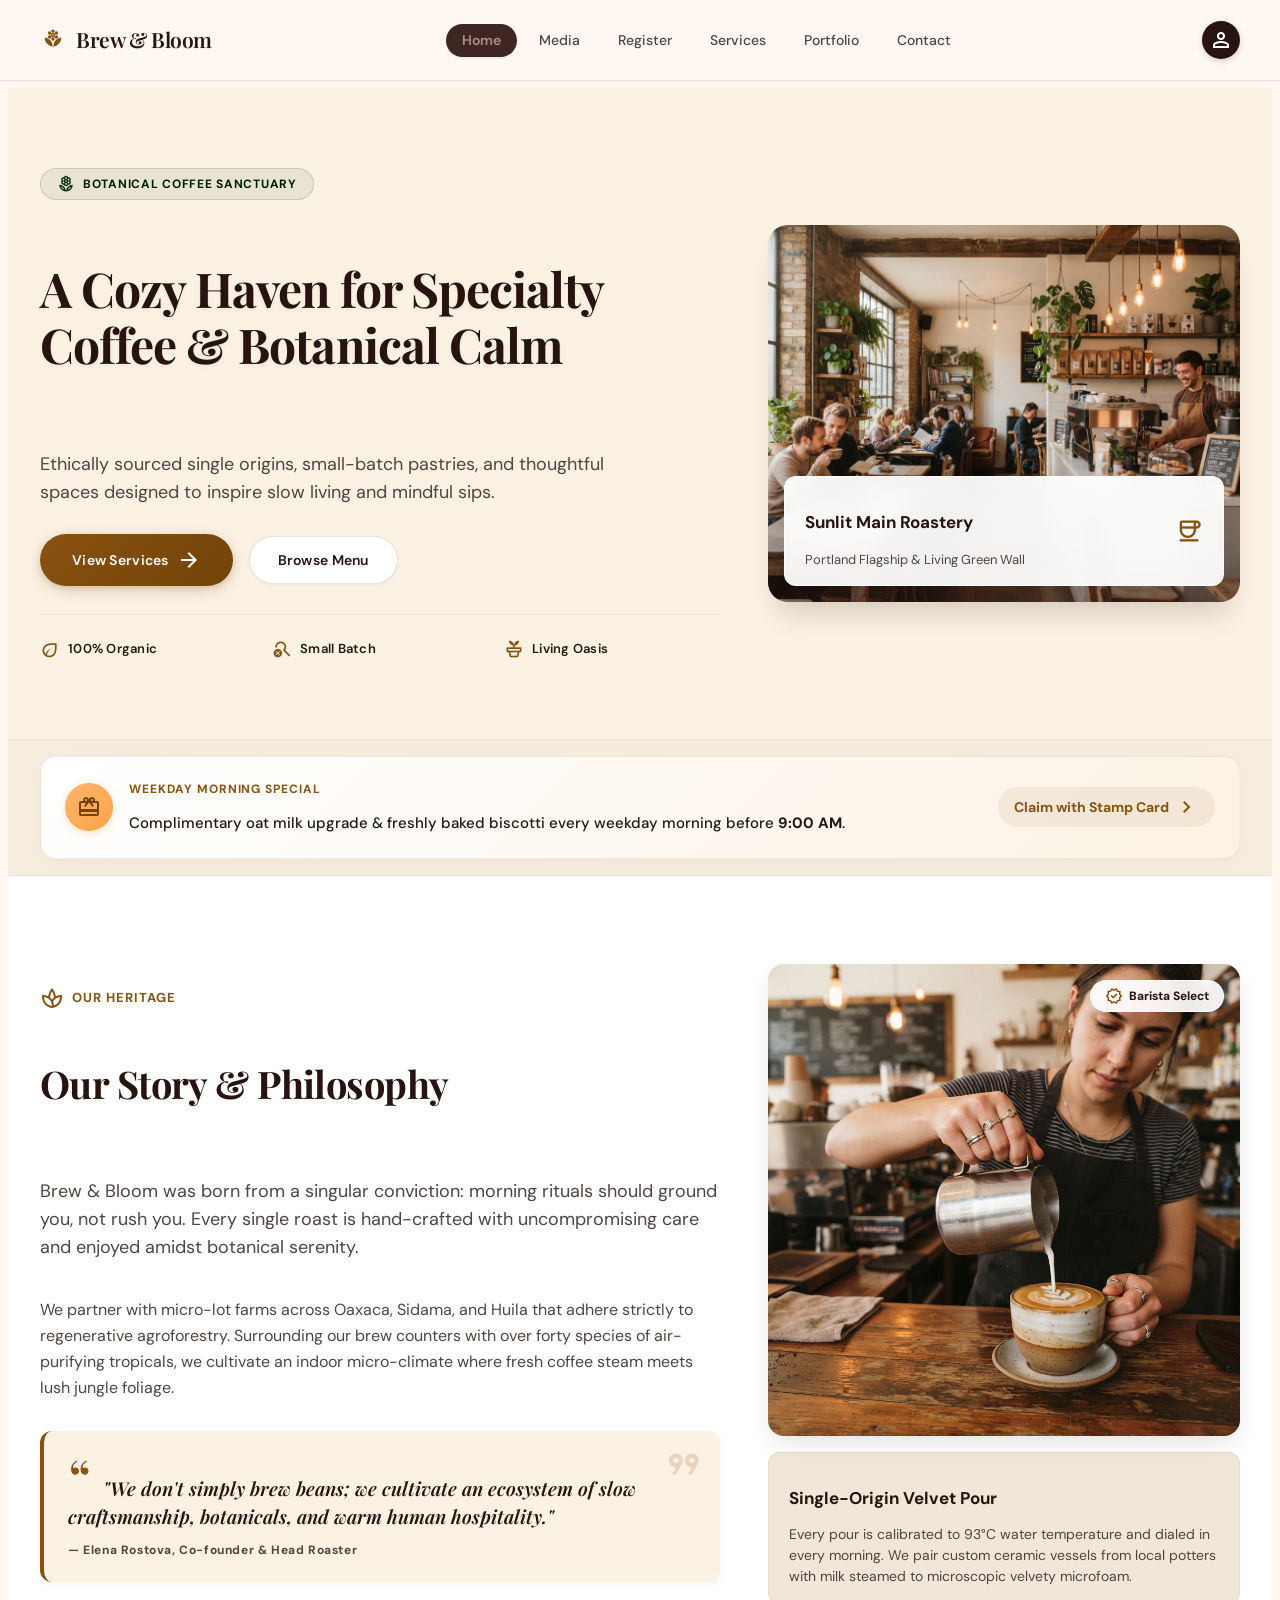
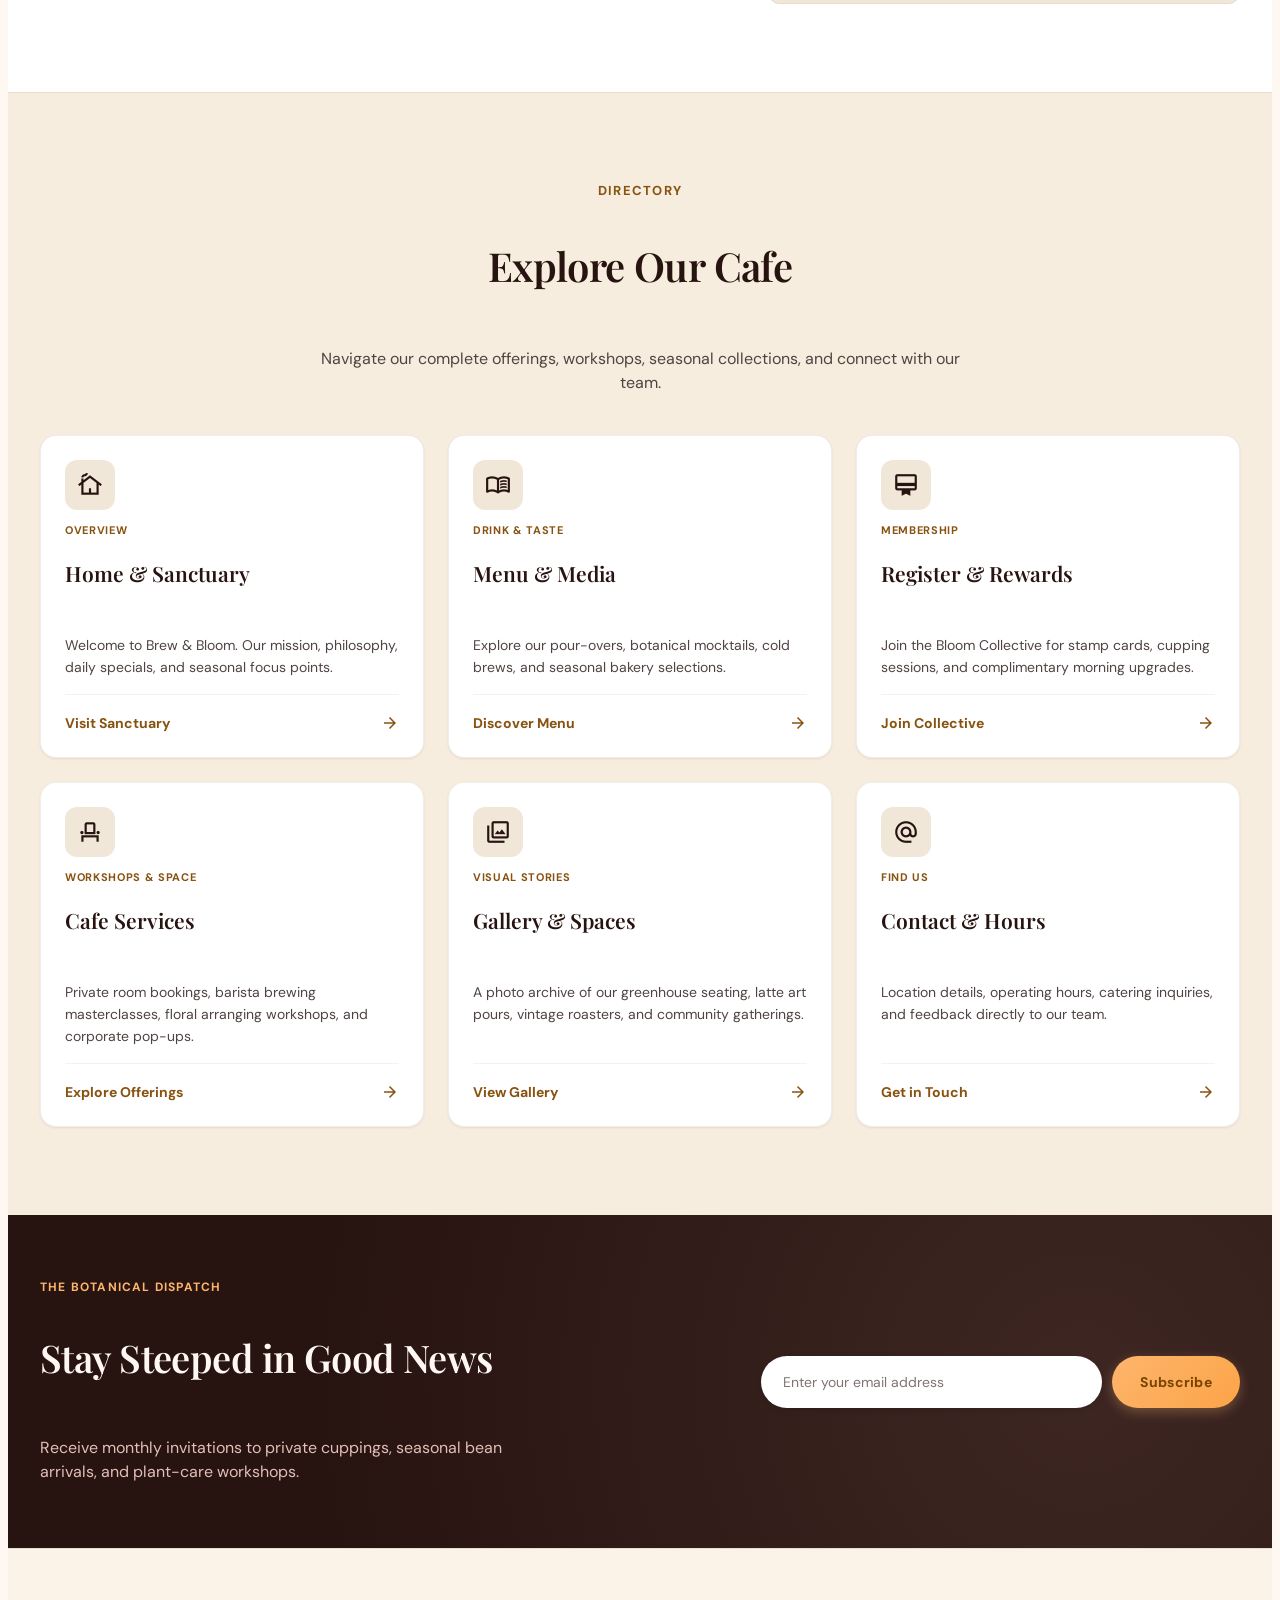
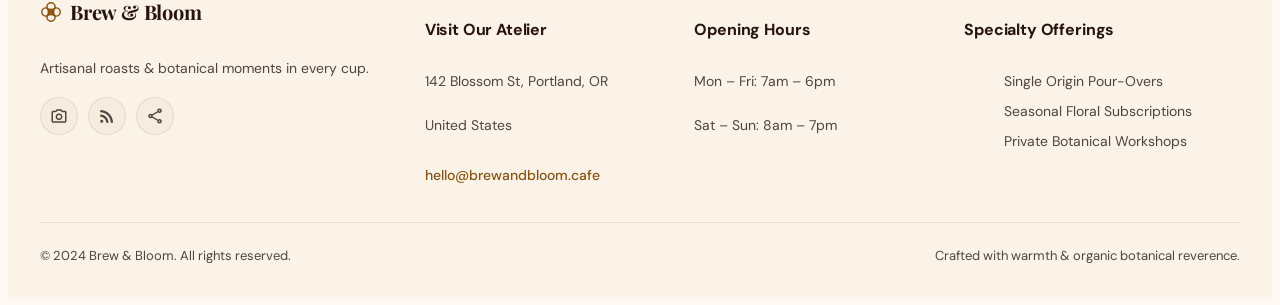
==== App/home/home.html @ eddad02f "Update full Brew and Bloom project" ====
<!DOCTYPE html>
<html lang="en">

<head>
  <meta charset="utf-8">
  <meta name="viewport" content="width=device-width, initial-scale=1.0">
  <meta name="description"
    content="Brew &amp; Bloom is a botanical coffee sanctuary in Portland offering ethically sourced single-origin coffees, small-batch pastries, and mindful spaces.">
  <title>Brew &amp; Bloom — Botanical Coffee Sanctuary</title>

  <link rel="preconnect" href="https://fonts.googleapis.com">
  <link rel="preconnect" href="https://fonts.gstatic.com" crossorigin>
  <link
    href="https://fonts.googleapis.com/css2?family=DM+Sans:ital,wght@0,400;0,500;0,600;0,700;1,400&family=Playfair+Display:ital,wght@0,600;0,700;1,400;1,600&display=swap"
    rel="stylesheet">
  <link
    href="https://fonts.googleapis.com/css2?family=Material+Symbols+Outlined:opsz,wght,FILL,GRAD@20..48,100..700,0..1,-50..200"
    rel="stylesheet">

  <link rel="stylesheet" href="home.css">
  <link rel="stylesheet" href="css/home.css">
</head>

<body>

  <header id="site-header">
    <div class="site-container">
      <div class="header-inner">

        <a class="brand-logo" href="../home/home.html" aria-label="Brew &amp; Bloom Home">
         <svg class="brand-icon" viewBox="0 0 24 24" fill="currentColor">
  <circle cx="12" cy="3.8" r="1.6"></circle>
  <circle cx="15.1" cy="5.6" r="1.6"></circle>
  <circle cx="15.1" cy="9.2" r="1.6"></circle>
  <circle cx="12" cy="11" r="1.6"></circle>
  <circle cx="8.9" cy="9.2" r="1.6"></circle>
  <circle cx="8.9" cy="5.6" r="1.6"></circle>
  <circle cx="12" cy="7.4" r="1.4" fill="none" stroke="currentColor" stroke-width="1.3"></circle>
  <path d="M11.6 18.2C11.6 18.2 8.2 17.4 5.8 14.5C4.1 12.5 4.6 9.8 4.6 9.8C4.6 9.8 7.3 10.2 9.9 12.7C11.1 14 11.6 15.9 11.6 18.2Z"></path>
  <path d="M12.4 18.2C12.4 18.2 15.8 17.4 18.2 14.5C19.9 12.5 19.4 9.8 19.4 9.8C19.4 9.8 16.7 10.2 14.1 12.7C12.9 14 12.4 15.9 12.4 18.2Z"></path>
</svg>

          <span class="brand-name">Brew &amp; Bloom</span>
        </a>

        <nav class="desktop-nav" aria-label="Main Navigation">
          <a class="nav-link active" aria-current="page" href="../home/home.html">Home</a>
          <a class="nav-link" href="../media/media.html">Media</a>
          <a class="nav-link" href="../register/register.html">Register</a>
          <a class="nav-link" href="../../services.html">Services</a>
          <a class="nav-link" href="../../portfolio.html">Portfolio</a>
          <a class="nav-link" href="../../contact.html">Contact</a>
        </nav>

        <div class="header-actions">
          <button class="account-btn" type="button" aria-label="User account">
            <span class="material-symbols-outlined">person</span>
          </button>
        </div>
      </div>
    </div>

    <nav class="mobile-nav-strip" aria-label="Mobile Navigation">
      <a class="nav-link active" aria-current="page" href="../home/home.html">Home</a>
      <a class="nav-link" href="../media/media.html">Media</a>
      <a class="nav-link" href="../register/register.html">Register</a>
      <a class="nav-link" href="../../services.html">Services</a>
      <a class="nav-link" href="../../portfolio.html">Portfolio</a>
      <a class="nav-link" href="../../contact.html">Contact</a>
    </nav>
  </header>

  <main id="main-content">

    <section id="hero-section">
      <div class="site-container">
        <div class="hero-grid">

          <div class="hero-content">
            <div class="hero-badge">
              <span class="material-symbols-outlined hero-badge-icon">local_florist</span>
              <span class="hero-badge-text">Botanical Coffee Sanctuary</span>
            </div>

            <h1 class="hero-title">
              A Cozy Haven for Specialty Coffee &amp; Botanical Calm
            </h1>

            <p class="hero-description">
              Ethically sourced single origins, small-batch pastries, and thoughtful spaces designed to inspire slow
              living and mindful sips.
            </p>

            <div class="hero-actions">
              <a class="btn btn-primary" href="../../services.html">
                <span>View Services</span>
                <span class="material-symbols-outlined">arrow_forward</span>
              </a>
              <a class="btn btn-secondary" href="../media/media.html">
                Browse Menu
              </a>
            </div>

            <div class="hero-features">
              <div class="feature-item">
                <span class="material-symbols-outlined feature-icon">eco</span>
                <span class="feature-label">100% Organic</span>
              </div>
              <div class="feature-item">
                <span class="material-symbols-outlined feature-icon">search_off</span>
                <span class="feature-label">Small Batch</span>
              </div>
              <div class="feature-item">
                <span class="material-symbols-outlined feature-icon">potted_plant</span>
                <span class="feature-label">Living Oasis</span>
              </div>
            </div>
          </div>

          <div class="hero-visual">
            <div class="hero-image-frame">
              <img src="../../assets/images/hero-cafe-interior.png"
                alt="Brew &amp; Bloom cafe warm sunlit interior with wooden tables, lush plants, and barista at espresso machine">
              <div class="hero-image-overlay"></div>

              <div class="hero-floating-card">
                <div class="hero-floating-card-inner">
                  <div>
                    <h3 class="floating-card-title">Sunlit Main Roastery</h3>
                    <p class="floating-card-subtitle">Portland Flagship &amp; Living Green Wall</p>
                  </div>
                  <span class="material-symbols-outlined floating-card-icon">coffee</span>
                </div>
              </div>
            </div>
          </div>

        </div>
      </div>
    </section>

    <section id="promo-section">
      <div class="site-container">
        <div class="promo-card">
          <div class="promo-details">
            <div class="promo-icon-badge">
              <span class="material-symbols-outlined">redeem</span>
            </div>
            <div>
              <span class="promo-badge-text">Weekday Morning Special</span>
              <p class="promo-body">
                Complimentary oat milk upgrade &amp; freshly baked biscotti every weekday morning before <strong>9:00
                  AM</strong>.
              </p>
            </div>
          </div>
          <a class="promo-action-link" href="../register/register.html">
            <span>Claim with Stamp Card</span>
            <span class="material-symbols-outlined">chevron_right</span>
          </a>
        </div>
      </div>
    </section>

    <section id="heritage-section">
      <div class="site-container">
        <div class="heritage-grid">

          <div class="heritage-text-col">
            <div class="section-eyebrow">
              <span class="material-symbols-outlined">spa</span>
              <span class="eyebrow-text">Our Heritage</span>
            </div>

            <h2 class="heritage-title">
              Our Story &amp; Philosophy
            </h2>

            <p class="heritage-lead">
              Brew &amp; Bloom was born from a singular conviction: morning rituals should ground you, not rush you.
              Every single roast is hand-crafted with uncompromising care and enjoyed amidst botanical serenity.
            </p>

            <p class="heritage-body">
              We partner with micro-lot farms across Oaxaca, Sidama, and Huila that adhere strictly to regenerative
              agroforestry. Surrounding our brew counters with over forty species of air-purifying tropicals, we
              cultivate an indoor micro-climate where fresh coffee steam meets lush jungle foliage.
            </p>

            <div class="story-quote-card">
              <span class="material-symbols-outlined quote-watermark">format_quote</span>
              <p class="story-quote">
                "We don't simply brew beans; we cultivate an ecosystem of slow craftsmanship, botanicals, and warm human
                hospitality."
              </p>
              <p class="story-cite">
                — Elena Rostova, Co-founder &amp; Head Roaster
              </p>
            </div>
          </div>

          <div class="heritage-visual-col">
            <div class="barista-image-frame">
              <img src="../../assets/images/story-latte.png"
                alt="Passionate barista pouring intricate latte art rosette into ceramic cup on wooden counter">
              <div class="barista-badge">
                <span class="material-symbols-outlined badge-icon">verified</span>
                <span class="badge-label">Barista Select</span>
              </div>
            </div>

            <!-- Image Caption Box -->
            <div class="caption-card">
              <h3 class="caption-card-title">Single-Origin Velvet Pour</h3>
              <p class="caption-card-desc">
                Every pour is calibrated to 93°C water temperature and dialed in every morning. We pair custom ceramic
                vessels from local potters with milk steamed to microscopic velvety microfoam.
              </p>
            </div>
          </div>

        </div>
      </div>
    </section>

    <!-- 4. Explore Our Cafe Section (6 Page Directory Cards) -->
    <section id="directory-section">
      <div class="site-container">
        <div class="directory-wrapper">

          <div class="directory-header">
            <span class="directory-eyebrow">Directory</span>
            <h2 class="directory-title">Explore Our Cafe</h2>
            <p class="directory-subtitle">Navigate our complete offerings, workshops, seasonal collections, and connect
              with our team.</p>
          </div>

          <!-- 6-card layout for all six pages -->
          <div class="directory-grid">

            <!-- Card 1: Home -->
            <a class="directory-card" href="../home/home.html">
              <div class="card-top-content">
                <div class="card-icon-frame">
                  <span class="material-symbols-outlined">cottage</span>
                </div>
                <div>
                  <span class="card-category-label">Overview</span>
                  <h3 class="card-heading">Home &amp; Sanctuary</h3>
                </div>
                <p class="card-body-text">
                  Welcome to Brew &amp; Bloom. Our mission, philosophy, daily specials, and seasonal focus points.
                </p>
              </div>
              <div class="card-footer-cta">
                <span>Visit Sanctuary</span>
                <span class="material-symbols-outlined card-cta-arrow">arrow_forward</span>
              </div>
            </a>

            <!-- Card 2: Menu and Media -->
            <a class="directory-card" href="../media/media.html">
              <div class="card-top-content">
                <div class="card-icon-frame">
                  <span class="material-symbols-outlined">menu_book</span>
                </div>
                <div>
                  <span class="card-category-label">Drink &amp; Taste</span>
                  <h3 class="card-heading">Menu &amp; Media</h3>
                </div>
                <p class="card-body-text">
                  Explore our pour-overs, botanical mocktails, cold brews, and seasonal bakery selections.
                </p>
              </div>
              <div class="card-footer-cta">
                <span>Discover Menu</span>
                <span class="material-symbols-outlined card-cta-arrow">arrow_forward</span>
              </div>
            </a>

            <!-- Card 3: Register -->
            <a class="directory-card" href="../register/register.html">
              <div class="card-top-content">
                <div class="card-icon-frame">
                  <span class="material-symbols-outlined">card_membership</span>
                </div>
                <div>
                  <span class="card-category-label">Membership</span>
                  <h3 class="card-heading">Register &amp; Rewards</h3>
                </div>
                <p class="card-body-text">
                  Join the Bloom Collective for stamp cards, cupping sessions, and complimentary morning upgrades.
                </p>
              </div>
              <div class="card-footer-cta">
                <span>Join Collective</span>
                <span class="material-symbols-outlined card-cta-arrow">arrow_forward</span>
              </div>
            </a>

            <!-- Card 4: Services -->
            <a class="directory-card" href="../../services.html">
              <div class="card-top-content">
                <div class="card-icon-frame">
                  <span class="material-symbols-outlined">event_seat</span>
                </div>
                <div>
                  <span class="card-category-label">Workshops &amp; Space</span>
                  <h3 class="card-heading">Cafe Services</h3>
                </div>
                <p class="card-body-text">
                  Private room bookings, barista brewing masterclasses, floral arranging workshops, and corporate
                  pop-ups.
                </p>
              </div>
              <div class="card-footer-cta">
                <span>Explore Offerings</span>
                <span class="material-symbols-outlined card-cta-arrow">arrow_forward</span>
              </div>
            </a>

            <!-- Card 5: Portfolio  -->
            <a class="directory-card" href="../../portfolio.html">
              <div class="card-top-content">
                <div class="card-icon-frame">
                  <span class="material-symbols-outlined">photo_library</span>
                </div>
                <div>
                  <span class="card-category-label">Visual Stories</span>
                  <h3 class="card-heading">Gallery &amp; Spaces</h3>
                </div>
                <p class="card-body-text">
                  A photo archive of our greenhouse seating, latte art pours, vintage roasters, and community
                  gatherings.
                </p>
              </div>
              <div class="card-footer-cta">
                <span>View Gallery</span>
                <span class="material-symbols-outlined card-cta-arrow">arrow_forward</span>
              </div>
            </a>

            <!-- Card 6: Contact -->
            <a class="directory-card" href="../../contact.html">
              <div class="card-top-content">
                <div class="card-icon-frame">
                  <span class="material-symbols-outlined">alternate_email</span>
                </div>
                <div>
                  <span class="card-category-label">Find Us</span>
                  <h3 class="card-heading">Contact &amp; Hours</h3>
                </div>
                <p class="card-body-text">
                  Location details, operating hours, catering inquiries, and feedback directly to our team.
                </p>
              </div>
              <div class="card-footer-cta">
                <span>Get in Touch</span>
                <span class="material-symbols-outlined card-cta-arrow">arrow_forward</span>
              </div>
            </a>

          </div>
        </div>
      </div>
    </section>

    <!-- 5. Newsletter  -->
    <section id="newsletter-section">
      <div class="site-container">
        <div class="newsletter-grid">

          <div class="newsletter-info">
            <span class="newsletter-eyebrow">The Botanical Dispatch</span>
            <h2 class="newsletter-heading">Stay Steeped in Good News</h2>
            <p class="newsletter-text">
              Receive monthly invitations to private cuppings, seasonal bean arrivals, and plant-care workshops.
            </p>
          </div>

          <div class="newsletter-form-col">
            <form id="newsletter-form" action="#" method="post">
              <label for="newsletter-email" class="visually-hidden">Email address</label>
              <input class="newsletter-input" id="newsletter-email" name="email" type="email" autocomplete="email"
                placeholder="Enter your email address" required aria-label="Email address">
              <button class="newsletter-submit-btn" type="submit">
                Subscribe
              </button>
            </form>
          </div>

        </div>
      </div>
    </section>

  </main>

  <!-- Site Footer -->
  <footer id="site-footer">
    <div class="site-container">

      <div class="footer-top-grid">

        <div class="footer-col footer-col-brand">
          <div class="footer-logo-row">
            <svg fill="none" stroke="currentColor" stroke-linecap="round" stroke-linejoin="round" stroke-width="1.6"
              viewBox="0 0 24 24">
              <circle cx="12" cy="12" r="3"></circle>
              <path d="M12 2a4.5 4.5 0 0 0-4.5 4.5c0 3 4.5 5.5 4.5 5.5s4.5-2.5 4.5-5.5A4.5 4.5 0 0 0 12 2z"></path>
              <path d="M12 22a4.5 4.5 0 0 1-4.5-4.5c0-3 4.5-5.5 4.5-5.5s4.5 2.5 4.5 5.5A4.5 4.5 0 0 1 12 22z"></path>
              <path d="M2 12a4.5 4.5 0 0 0 4.5 4.5c3 0 5.5-4.5 5.5-4.5s-2.5-4.5-5.5-4.5A4.5 4.5 0 0 0 2 12z"></path>
              <path d="M22 12a4.5 4.5 0 0 1-4.5 4.5c-3 0-5.5-4.5-5.5-4.5s2.5-4.5 5.5-4.5A4.5 4.5 0 0 1 22 12z"></path>
            </svg>
            <span class="footer-logo-title">Brew &amp; Bloom</span>
          </div>
          <p class="footer-tagline">Artisanal roasts &amp; botanical moments in every cup.</p>
          <div class="social-links">
            <a class="social-btn" href="#" aria-label="Instagram">
              <span class="material-symbols-outlined">photo_camera</span>
            </a>
            <a class="social-btn" href="#" aria-label="News RSS">
              <span class="material-symbols-outlined">rss_feed</span>
            </a>
            <a class="social-btn" href="#" aria-label="Share">
              <span class="material-symbols-outlined">share</span>
            </a>
          </div>
        </div>

        <!-- Location Column -->
        <div class="footer-col footer-col-info">
          <h4 class="footer-heading">Visit Our Atelier</h4>
          <p class="footer-text">142 Blossom St, Portland, OR</p>
          <p class="footer-text">United States</p>
          <p class="footer-text footer-text-spacer">hello@brewandbloom.cafe</p>
        </div>

        <!-- Hours Column -->
        <div class="footer-col footer-col-info">
          <h4 class="footer-heading">Opening Hours</h4>
          <p class="footer-text">Mon – Fri: 7am – 6pm</p>
          <p class="footer-text">Sat – Sun: 8am – 7pm</p>
        </div>

        <div class="footer-col footer-col-info">
          <h4 class="footer-heading">Specialty Offerings</h4>
          <ul class="footer-links-list">
            <li><a href="../media/media.html">Single Origin Pour-Overs</a></li>
            <li><a href="../../services.html">Seasonal Floral Subscriptions</a></li>
            <li><a href="../../services.html">Private Botanical Workshops</a></li>
          </ul>
        </div>

      </div>

      <!-- Bottom Bar -->
      <div class="footer-bottom-bar">
        <span>&copy; 2024 Brew &amp; Bloom. All rights reserved.</span>
        <span>Crafted with warmth &amp; organic botanical reverence.</span>
      </div>

    </div>
  </footer>

</body>

</html>
---- App/home/home.css ----
*::before,
*::after {
  box-sizing: border-box;
  margin: 0;
  padding: 0;
}

html {
  font-size: 16px;
  scroll-behavior: smooth;
  -webkit-text-size-adjust: 100%;
}

body {
  font-family: 'DM Sans', -apple-system, BlinkMacSystemFont, 'Segoe UI', Roboto, sans-serif;
  font-size: 16px;
  line-height: 1.5;
  color: #1f1b13;
  background-color: #fff8f2;
  cursor: default;
  overflow-x: hidden;
}

h1,
h2,
h3,
h4,
h5,
h6 {
  font-family: 'Playfair Display', Georgia, 'Times New Roman', serif;
  color: #271310;
  font-weight: 600;
  line-height: 1.2;
}

p {
  margin-bottom: 0;
  line-height: 1.6;
  color: #504442;
}

a {
  color: inherit;
  text-decoration: none;
  transition: color 0.2s ease, background-color 0.2s ease, transform 0.2s ease;
}

img {
  max-width: 100%;
  height: auto;
  display: block;
}

ul,
ol {
  list-style: none;
}

button,
input,
select,
textarea {
  font-family: 'DM Sans', -apple-system, BlinkMacSystemFont, 'Segoe UI', Roboto, sans-serif;
  font-size: 16px;
}

button,
a,
[role="button"],
input[type="submit"],
input[type="reset"],
input[type="button"],
label[for],
select {
  cursor: pointer;
}

input[type="text"],
input[type="email"],
input[type="password"],
input[type="number"],
input[type="tel"],
input[type="url"],
input[type="search"],
input[type="date"],
input[type="time"],
textarea {
  cursor: text;
}

/* Google Material Symbols Font Alignment */
.material-symbols-outlined {
  font-variation-settings: 'FILL' 0, 'wght' 400, 'GRAD' 0, 'opsz' 24;
  display: inline-flex;
  align-items: center;
  justify-content: center;
  vertical-align: middle;
  line-height: 1;
}

.visually-hidden {
  position: absolute;
  width: 1px;
  height: 1px;
  padding: 0;
  margin: -1px;
  overflow: hidden;
  clip: rect(0, 0, 0, 0);
  white-space: nowrap;
  border: 0;
}


.d-block {
  display: block;
}

.d-inline-block {
  display: inline-block;
}

.d-inline {
  display: inline;
}

.float-left {
  float: left;
}

.float-right {
  float: right;
}

.clear-both {
  clear: both;
}

.clearfix::after {
  content: "";
  display: table;
  clear: both;
}

.site-container {
  max-width: 1200px;
  margin-left: auto;
  margin-right: auto;
  padding-left: 16px;
  padding-right: 16px;
}

@media (min-width: 1024px) {
  .site-container {
    padding-left: 32px;
    padding-right: 32px;
  }
}

/* SITE HEADER & NAVIGATION BAR     */
#site-header {
  position: fixed;
  top: 0;
  left: 0;
  width: 100%;
  z-index: 50;
  background-color: rgba(255, 248, 242, 0.95);
  backdrop-filter: blur(12px);
  -webkit-backdrop-filter: blur(12px);
  border-bottom: 1px solid rgba(62, 39, 35, 0.1);
  box-shadow: 0 1px 3px rgba(62, 39, 35, 0.05);
  transition: background-color 0.2s ease, box-shadow 0.2s ease;
}

.header-inner {
  height: 80px;
  display: flex;
  align-items: center;
  justify-content: space-between;
  gap: 24px;
}

.brand-logo {
  display: flex;
  align-items: center;
  gap: 10px;
  cursor: pointer;
}

.brand-icon {
  width: 26px;
  height: 26px;
  color: #885210;
  flex-shrink: 0;
  transition: transform 0.3s cubic-bezier(0.16, 1, 0.3, 1);
}

.brand-logo:hover .brand-icon {
  transform: rotate(15deg) scale(1.1);
}

.brand-name {
  font-family: 'Playfair Display', Georgia, 'Times New Roman', serif;
  font-size: 21px;
  font-weight: 600;
  color: #271310;
  letter-spacing: -0.02em;
  text-shadow: 0 1px 1px rgba(39, 19, 16, 0.08);
}

/* Desktop Navigation Menu (Flexbox Layout) */
.desktop-nav {
  display: none;
  align-items: center;
  gap: 6px;
}

@media (min-width: 1024px) {
  .desktop-nav {
    display: flex;
  }
}

.nav-link {
  display: inline-block;
  padding: 6px 16px;
  border-radius: 9999px;
  font-size: 14px;
  font-weight: 500;
  color: #504442;
  transition: all 0.2s ease;
}

.nav-link:hover {
  color: #271310;
  background-color: rgba(62, 39, 35, 0.06);
}

/* Active Link State — Demonstrating Attribute & Class Selectors */
.nav-link.active,
.nav-link[aria-current="page"] {
  background-color: #3e2723;
  color: #ae8d87;
  font-weight: 600;
  box-shadow: 0 1px 3px rgba(62, 39, 35, 0.12);
}

.nav-link.active:hover,
.nav-link[aria-current="page"]:hover {
  background-color: #35211e;
  color: #ffffff;
}

/* Header Action Controls */
.header-actions {
  display: flex;
  align-items: center;
  gap: 16px;
}

.account-btn {
  width: 38px;
  height: 38px;
  border-radius: 9999px;
  background-color: #271310;
  color: #ffffff;
  border: 1px solid rgba(62, 39, 35, 0.2);
  display: flex;
  align-items: center;
  justify-content: center;
  cursor: pointer;
  box-shadow: 0 2px 6px rgba(39, 19, 16, 0.18);
  transition: background-color 0.2s ease, transform 0.2s ease, box-shadow 0.2s ease;
}

.account-btn:hover {
  background-color: #3e2723;
  transform: scale(1.06);
  box-shadow: 0 4px 12px rgba(39, 19, 16, 0.25);
}

.account-btn:focus-visible {
  outline: 2px solid #885210;
  outline-offset: 2px;
}

/* Mobile Nav Indicator Strip (Overflow-X Scroll for Touch Screens) */
.mobile-nav-strip {
  display: flex;
  overflow-x: auto;
  padding: 8px 16px;
  background-color: rgba(255, 248, 242, 0.98);
  border-top: 1px solid rgba(62, 39, 35, 0.08);
  gap: 8px;
  scrollbar-width: none;
}

.mobile-nav-strip::-webkit-scrollbar {
  display: none;
}

@media (min-width: 1024px) {
  .mobile-nav-strip {
    display: none;
  }
}

/*    4. MAIN CONTENT CONTAINER (#main-content) */
#main-content {
  width: 100%;
  padding-top: 80px;
  /* Offset for the 80px fixed navigation header */
  background-color: #fff8f2;
}

/* 
   5. HERO SECTION (#hero-section)
  */
#hero-section {
  position: relative;
  width: 100%;
  background-color: #fcf2e4;
  overflow: hidden;
  padding-top: 40px;
  padding-bottom: 40px;
  border-bottom: 1px solid rgba(62, 39, 35, 0.06);
}

@media (min-width: 1024px) {
  #hero-section {
    padding-top: 80px;
    padding-bottom: 80px;
  }
}

/* 12-Column Hero Responsive Grid */
.hero-grid {
  display: grid;
  grid-template-columns: 1fr;
  gap: 32px;
  align-items: center;
}

@media (min-width: 1024px) {
  .hero-grid {
    grid-template-columns: repeat(12, 1fr);
    gap: 48px;
  }
}

/* Hero Text Column */
.hero-content {
  display: flex;
  flex-direction: column;
  gap: 20px;
  z-index: 10;
}

@media (min-width: 1024px) {
  .hero-content {
    grid-column: span 7;
  }
}

/* Curated Pill Badge */
.hero-badge {
  display: inline-flex;
  align-items: center;
  gap: 8px;
  padding: 6px 16px;
  border-radius: 9999px;
  background-color: rgba(19, 51, 24, 0.08);
  border: 1px solid rgba(19, 51, 24, 0.15);
  align-self: flex-start;
  animation: badgePulse 3s infinite ease-in-out;
}

.hero-badge-icon {
  font-size: 18px;
  color: #133318;
}

.hero-badge-text {
  font-size: 12px;
  line-height: 16px;
  font-weight: 700;
  letter-spacing: 0.06em;
  text-transform: uppercase;
  color: #001d06;
}

/* Hero Typography */
.hero-title {
  font-family: 'Playfair Display', Georgia, 'Times New Roman', serif;
  font-size: 34px;
  line-height: 42px;
  letter-spacing: -0.015em;
  font-weight: 700;
  color: #271310;
  text-shadow: 0 2px 4px rgba(39, 19, 16, 0.06);
}

@media (min-width: 1024px) {
  .hero-title {
    font-size: 48px;
    line-height: 56px;
    letter-spacing: -0.02em;
  }
}

.hero-description {
  font-size: 18px;
  line-height: 28px;
  color: #504442;
  max-width: 580px;
}

/* Button Group (Flexbox Layout) */
.hero-actions {
  display: flex;
  flex-wrap: wrap;
  align-items: center;
  gap: 16px;
  padding-top: 8px;
}

.btn {
  display: inline-flex;
  align-items: center;
  justify-content: center;
  gap: 8px;
  border-radius: 9999px;
  font-weight: 600;
  font-size: 14px;
  line-height: 20px;
  letter-spacing: 0.02em;
  cursor: pointer;
  border: none;
  transition: background-color 0.25s ease, transform 0.25s ease, box-shadow 0.25s ease, color 0.25s ease;
}

.btn-primary {
  background: linear-gradient(135deg, #885210 0%, #724308 100%);
  color: #ffffff;
  padding: 14px 32px;
  box-shadow: 0 4px 16px -2px rgba(136, 82, 16, 0.35), 0 2px 6px -1px rgba(62, 39, 35, 0.1);
}

.btn-primary:hover {
  background: linear-gradient(135deg, #724308 0%, #5c3505 100%);
  color: #ffffff;
  transform: translateY(-2px);
  box-shadow: 0 8px 24px -2px rgba(136, 82, 16, 0.45), 0 4px 10px -1px rgba(62, 39, 35, 0.15);
}

.btn-primary:active {
  transform: translateY(0);
}

.btn-secondary {
  background-color: #ffffff;
  color: #271310;
  padding: 13px 28px;
  border: 1px solid rgba(62, 39, 35, 0.12);
  box-shadow: 0 1px 3px rgba(62, 39, 35, 0.06);
}

.btn-secondary:hover {
  background-color: #f7edde;
  color: #271310;
  transform: translateY(-2px);
  box-shadow: 0 4px 12px rgba(62, 39, 35, 0.08);
}

/* Feature Micro-pills (Grid Layout) */
.hero-features {
  display: grid;
  grid-template-columns: repeat(3, 1fr);
  gap: 16px;
  padding-top: 24px;
  border-top: 1px solid rgba(62, 39, 35, 0.08);
  margin-top: 8px;
}

.feature-item {
  display: flex;
  align-items: center;
  gap: 8px;
}

.feature-icon {
  color: #885210;
  font-size: 20px;
}

.feature-label {
  font-size: 13px;
  line-height: 18px;
  font-weight: 600;
  letter-spacing: 0.02em;
  color: #1f1b13;
}

/* Hero Visual Canvas Column (Right Span 5 on Desktop) */
.hero-visual {
  position: relative;
}

@media (min-width: 1024px) {
  .hero-visual {
    grid-column: span 5;
  }
}

.hero-image-frame {
  position: relative;
  border-radius: 20px;
  overflow: hidden;
  box-shadow: 0 20px 30px -10px rgba(62, 39, 35, 0.2);
  background-color: #ebe1d3;
  aspect-ratio: 4 / 3;
}

@media (min-width: 1024px) {
  .hero-image-frame {
    aspect-ratio: 5 / 4;
  }
}

.hero-image-frame img {
  width: 100%;
  height: 100%;
  object-fit: cover;
  transition: transform 0.6s cubic-bezier(0.16, 1, 0.3, 1);
}

.hero-image-frame:hover img {
  transform: scale(1.03);
}

.hero-image-overlay {
  position: absolute;
  top: 0;
  left: 0;
  right: 0;
  bottom: 0;
  background: linear-gradient(to top, rgba(39, 19, 16, 0.5) 0%, rgba(39, 19, 16, 0.1) 40%, transparent 70%);
  pointer-events: none;
}

.hero-floating-card {
  position: absolute;
  bottom: 16px;
  left: 16px;
  right: 16px;
  padding: 16px 20px;
  background-color: rgba(255, 255, 255, 0.94);
  backdrop-filter: blur(10px);
  -webkit-backdrop-filter: blur(10px);
  border: 1px solid rgba(255, 255, 255, 0.6);
  border-radius: 12px;
  box-shadow: 0 8px 24px -4px rgba(62, 39, 35, 0.15);
  animation: floatCard 4s infinite ease-in-out;
}

.hero-floating-card-inner {
  display: flex;
  align-items: center;
  justify-content: space-between;
}

.floating-card-title {
  font-family: 'DM Sans', -apple-system, BlinkMacSystemFont, 'Segoe UI', Roboto, sans-serif;
  font-size: 17px;
  line-height: 24px;
  font-weight: 700;
  color: #271310;
}

.floating-card-subtitle {
  font-size: 13px;
  line-height: 18px;
  color: #504442;
}

.floating-card-icon {
  color: #885210;
  font-size: 28px;
}


#promo-section {
  width: 100%;
  background-color: #f7edde;
  padding-top: 16px;
  padding-bottom: 16px;
  border-bottom: 1px solid rgba(62, 39, 35, 0.06);
}

.promo-card {
  background: linear-gradient(135deg, #ffffff 0%, #fcf2e4 100%);
  border-radius: 16px;
  border: 1px solid rgba(62, 39, 35, 0.08);
  padding: 24px;
  box-shadow: 0 4px 16px -2px rgba(62, 39, 35, 0.06);
  display: flex;
  flex-direction: column;
  gap: 16px;
  align-items: flex-start;
  transition: transform 0.3s ease, box-shadow 0.3s ease;
}

.promo-card:hover {
  transform: translateY(-2px);
  box-shadow: 0 8px 20px -2px rgba(62, 39, 35, 0.1);
}

@media (min-width: 768px) {
  .promo-card {
    flex-direction: row;
    align-items: center;
    justify-content: space-between;
  }
}

.promo-details {
  display: flex;
  align-items: center;
  gap: 16px;
}

.promo-icon-badge {
  width: 48px;
  height: 48px;
  border-radius: 9999px;
  background: linear-gradient(135deg, #fdb56c 0%, #fca448 100%);
  display: flex;
  align-items: center;
  justify-content: center;
  flex-shrink: 0;
  box-shadow: 0 2px 8px rgba(253, 181, 108, 0.4);
}

.promo-icon-badge span {
  color: #774401;
  font-size: 24px;
}

.promo-badge-text {
  font-size: 12px;
  line-height: 16px;
  letter-spacing: 0.08em;
  text-transform: uppercase;
  color: #885210;
  font-weight: 700;
  display: block;
  margin-bottom: 2px;
}

.promo-body {
  font-size: 15px;
  line-height: 22px;
  color: #1f1b13;
  font-weight: 500;
}

.promo-body strong {
  color: #271310;
  font-weight: 700;
}

.promo-action-link {
  display: inline-flex;
  align-items: center;
  gap: 6px;
  font-size: 14px;
  line-height: 20px;
  font-weight: 700;
  color: #885210;
  flex-shrink: 0;
  padding: 8px 16px;
  border-radius: 9999px;
  background-color: rgba(136, 82, 16, 0.08);
  transition: all 0.2s ease;
}

.promo-action-link:hover {
  color: #ffffff;
  background-color: #885210;
  transform: translateX(3px);
}



#heritage-section {
  width: 100%;
  background-color: #ffffff;
  padding-top: 48px;
  padding-bottom: 48px;
}

@media (min-width: 1024px) {
  #heritage-section {
    padding-top: 88px;
    padding-bottom: 88px;
  }
}

.heritage-grid {
  display: grid;
  grid-template-columns: 1fr;
  gap: 36px;
  align-items: center;
}

@media (min-width: 1024px) {
  .heritage-grid {
    grid-template-columns: repeat(12, 1fr);
    gap: 48px;
  }
}

.heritage-text-col {
  display: flex;
  flex-direction: column;
  gap: 20px;
}

@media (min-width: 1024px) {
  .heritage-text-col {
    grid-column: span 7;
  }
}

.section-eyebrow {
  display: flex;
  align-items: center;
  gap: 8px;
  color: #885210;
}

.eyebrow-text {
  font-size: 13px;
  line-height: 20px;
  font-weight: 700;
  letter-spacing: 0.08em;
  text-transform: uppercase;
}

.heritage-title {
  font-size: 30px;
  line-height: 38px;
  letter-spacing: -0.015em;
  color: #271310;
  font-weight: 700;
}

@media (min-width: 1024px) {
  .heritage-title {
    font-size: 38px;
    line-height: 46px;
  }
}

.heritage-lead {
  font-size: 18px;
  line-height: 28px;
  color: #504442;
}

.heritage-lead strong {
  color: #271310;
  font-weight: 700;
}

.heritage-lead em {
  color: #885210;
  font-family: 'Playfair Display', Georgia, 'Times New Roman', serif;
  font-style: italic;
  font-weight: 600;
}

.heritage-body {
  font-size: 16px;
  line-height: 26px;
  color: #504442;
}

.story-quote-card {
  padding: 24px;
  background-color: #fcf2e4;
  border-left: 4px solid #885210;
  border-radius: 12px;
  position: relative;
  margin-top: 10px;
  box-shadow: 0 2px 8px rgba(62, 39, 35, 0.05);
  clear: both;
}

.story-quote-card::before {
  content: "“";
  float: left;
  font-family: 'Playfair Display', Georgia, 'Times New Roman', serif;
  font-size: 56px;
  line-height: 38px;
  color: #885210;
  margin-right: 12px;
  margin-top: 4px;
  pointer-events: none;
}

.story-quote-card::after {
  content: "";
  display: table;
  clear: both;
}

.quote-watermark {
  color: rgba(136, 82, 16, 0.18);
  font-size: 42px;
  position: absolute;
  top: 12px;
  right: 16px;
}

.story-quote {
  font-family: 'Playfair Display', Georgia, 'Times New Roman', serif;
  font-size: 19px;
  line-height: 28px;
  color: #271310;
  font-style: italic;
  font-weight: 600;
  margin-bottom: 8px;
}

.story-cite {
  font-family: 'DM Sans', -apple-system, BlinkMacSystemFont, 'Segoe UI', Roboto, sans-serif;
  font-size: 12px;
  line-height: 16px;
  color: #504442;
  font-style: normal;
  font-weight: 700;
  letter-spacing: 0.05em;
  display: block;
}

/* Heritage Image Column  */
.heritage-visual-col {
  display: flex;
  flex-direction: column;
  gap: 16px;
}

@media (min-width: 1024px) {
  .heritage-visual-col {
    grid-column: span 5;
  }
}

.barista-image-frame {
  position: relative;
  border-radius: 16px;
  overflow: hidden;
  box-shadow: 0 10px 25px -5px rgba(62, 39, 35, 0.15);
  background-color: #f7edde;
  aspect-ratio: 1 / 1;
}

.barista-image-frame img {
  width: 100%;
  height: 100%;
  object-fit: cover;
  transition: transform 0.5s ease;
}

.barista-image-frame:hover img {
  transform: scale(1.04);
}

.barista-badge {
  position: absolute;
  top: 16px;
  right: 16px;
  float: right;
  /* Part 1 Float integration */
  background-color: rgba(255, 255, 255, 0.92);
  backdrop-filter: blur(6px);
  -webkit-backdrop-filter: blur(6px);
  padding: 6px 14px;
  border-radius: 9999px;
  border: 1px solid rgba(255, 255, 255, 0.8);
  box-shadow: 0 4px 12px rgba(62, 39, 35, 0.1);
  display: flex;
  align-items: center;
  gap: 6px;
}

.barista-badge .badge-icon {
  color: #885210;
  font-size: 18px;
}

.barista-badge .badge-label {
  font-size: 12px;
  line-height: 16px;
  color: #271310;
  font-weight: 700;
}

/* Caption Card */
.caption-card {
  padding: 16px 20px;
  background-color: #f1e7d9;
  border-radius: 12px;
  border: 1px solid rgba(62, 39, 35, 0.06);
}

.caption-card-title {
  font-family: 'DM Sans', -apple-system, BlinkMacSystemFont, 'Segoe UI', Roboto, sans-serif;
  font-size: 17px;
  line-height: 24px;
  font-weight: 700;
  color: #271310;
  margin-bottom: 4px;
}

.caption-card-desc {
  font-size: 14px;
  line-height: 21px;
  color: #504442;
}

/*
   8. EXPLORE OUR CAFE DIRECTORY SECTION (#directory-section)
     */
#directory-section {
  width: 100%;
  background-color: #f7edde;
  padding-top: 48px;
  padding-bottom: 48px;
  border-top: 1px solid rgba(62, 39, 35, 0.08);
}

@media (min-width: 1024px) {
  #directory-section {
    padding-top: 88px;
    padding-bottom: 88px;
  }
}

.directory-wrapper {
  display: flex;
  flex-direction: column;
  gap: 40px;
}

.directory-header {
  text-align: center;
  max-width: 680px;
  margin-left: auto;
  margin-right: auto;
  display: flex;
  flex-direction: column;
  gap: 8px;
}

.directory-eyebrow {
  font-size: 13px;
  line-height: 20px;
  color: #885210;
  text-transform: uppercase;
  letter-spacing: 0.1em;
  font-weight: 700;
}

.directory-title {
  font-size: 34px;
  line-height: 42px;
  letter-spacing: -0.015em;
  color: #271310;
}

@media (min-width: 1024px) {
  .directory-title {
    font-size: 40px;
    line-height: 48px;
  }
}

.directory-subtitle {
  font-size: 16px;
  line-height: 24px;
  color: #504442;
}

/* 6-Card Responsive Grid Layout (1 Column 2 Columns 3 Columns) */
.directory-grid {
  display: grid;
  grid-template-columns: 1fr;
  gap: 24px;
}

@media (min-width: 640px) {
  .directory-grid {
    grid-template-columns: repeat(2, 1fr);
  }
}

@media (min-width: 1024px) {
  .directory-grid {
    grid-template-columns: repeat(3, 1fr);
  }
}

/* Individual Directory Card */
.directory-card {
  background-color: #ffffff;
  border-radius: 16px;
  padding: 24px;
  border: 1px solid rgba(62, 39, 35, 0.08);
  box-shadow: 0 1px 3px rgba(62, 39, 35, 0.06), 0 1px 2px rgba(62, 39, 35, 0.04);
  display: flex;
  flex-direction: column;
  justify-content: space-between;
  text-decoration: none;
  transition: transform 0.3s cubic-bezier(0.16, 1, 0.3, 1), box-shadow 0.3s cubic-bezier(0.16, 1, 0.3, 1), border-color 0.3s ease;
}

.directory-card:hover {
  box-shadow: 0 10px 25px -5px rgba(62, 39, 35, 0.12), 0 8px 10px -6px rgba(62, 39, 35, 0.06);
  transform: translateY(-5px);
  border-color: rgba(136, 82, 16, 0.3);
}

.card-top-content {
  display: flex;
  flex-direction: column;
  gap: 12px;
}

.card-icon-frame {
  width: 50px;
  height: 50px;
  border-radius: 12px;
  background-color: #f1e7d9;
  color: #271310;
  display: flex;
  align-items: center;
  justify-content: center;
  transition: background-color 0.25s ease, color 0.25s ease, transform 0.25s ease;
}

.card-icon-frame span {
  font-size: 26px;
}

.directory-card:hover .card-icon-frame {
  background-color: #271310;
  color: #ffffff;
  transform: scale(1.05);
}

.card-category-label {
  font-size: 11px;
  line-height: 16px;
  color: #885210;
  font-weight: 700;
  text-transform: uppercase;
  letter-spacing: 0.06em;
  display: block;
}

.card-heading {
  font-family: 'Playfair Display', Georgia, 'Times New Roman', serif;
  font-size: 21px;
  line-height: 28px;
  color: #271310;
  font-weight: 600;
  transition: color 0.2s ease;
}

.directory-card:hover .card-heading {
  color: #885210;
}

.card-body-text {
  font-size: 14px;
  line-height: 22px;
  color: #504442;
}

.card-footer-cta {
  padding-top: 18px;
  margin-top: 16px;
  border-top: 1px solid rgba(62, 39, 35, 0.06);
  display: flex;
  align-items: center;
  justify-content: space-between;
  color: #885210;
  font-size: 14px;
  line-height: 20px;
  font-weight: 700;
}

.card-cta-arrow {
  font-size: 18px;
  transition: transform 0.25s ease;
}

.directory-card:hover .card-cta-arrow {
  transform: translateX(6px);
}

/* 
   9. NEWSLETTER STRIP (#newsletter-section)
     */
#newsletter-section {
  width: 100%;
  background: radial-gradient(circle at 85% 50%, #3e2723 0%, #271310 70%);
  color: #ffffff;
  padding-top: 48px;
  padding-bottom: 48px;
}

@media (min-width: 1024px) {
  #newsletter-section {
    padding-top: 64px;
    padding-bottom: 64px;
  }
}

.newsletter-grid {
  display: grid;
  grid-template-columns: 1fr;
  gap: 28px;
  align-items: center;
}

@media (min-width: 768px) {
  .newsletter-grid {
    grid-template-columns: repeat(12, 1fr);
    gap: 36px;
  }
}

.newsletter-info {
  display: flex;
  flex-direction: column;
  gap: 8px;
}

@media (min-width: 768px) {
  .newsletter-info {
    grid-column: span 7;
  }
}

.newsletter-eyebrow {
  font-size: 12px;
  line-height: 16px;
  color: #fdb56c;
  text-transform: uppercase;
  letter-spacing: 0.1em;
  font-weight: 700;
}

.newsletter-heading {
  font-size: 32px;
  line-height: 40px;
  letter-spacing: -0.015em;
  color: #fff8f2;
}

@media (min-width: 1024px) {
  .newsletter-heading {
    font-size: 38px;
    line-height: 46px;
  }
}

.newsletter-text {
  font-size: 16px;
  line-height: 24px;
  color: #e3beb8;
  max-width: 520px;
}

.newsletter-form-col {
  width: 100%;
}

@media (min-width: 768px) {
  .newsletter-form-col {
    grid-column: span 5;
  }
}

#newsletter-form {
  display: flex;
  flex-direction: column;
  gap: 10px;
}

@media (min-width: 640px) {
  #newsletter-form {
    flex-direction: row;
  }
}

/* Form Input Element Styling */
.newsletter-input {
  width: 100%;
  padding: 14px 20px;
  border-radius: 9999px;
  background-color: #ffffff;
  color: #1f1b13;
  font-size: 14px;
  line-height: 20px;
  border: 2px solid transparent;
  outline: none;
  box-shadow: 0 2px 6px rgba(0, 0, 0, 0.15);
  transition: border-color 0.2s ease, box-shadow 0.2s ease;
}

.newsletter-input::placeholder {
  color: #827472;
}

.newsletter-input:focus {
  border-color: #fdb56c;
  box-shadow: 0 0 0 3px rgba(253, 181, 108, 0.45);
}

.newsletter-submit-btn {
  padding: 14px 28px;
  border-radius: 9999px;
  background: linear-gradient(135deg, #fdb56c 0%, #fca448 100%);
  color: #774401;
  font-size: 14px;
  line-height: 20px;
  font-weight: 700;
  letter-spacing: 0.02em;
  border: none;
  cursor: pointer;
  flex-shrink: 0;
  box-shadow: 0 4px 12px rgba(253, 181, 108, 0.3);
  transition: background-color 0.2s ease, color 0.2s ease, transform 0.2s ease, box-shadow 0.2s ease;
}

.newsletter-submit-btn:hover {
  background: linear-gradient(135deg, #885210 0%, #724308 100%);
  color: #ffffff;
  transform: translateY(-2px);
  box-shadow: 0 6px 16px rgba(136, 82, 16, 0.4);
}

.newsletter-submit-btn:active {
  transform: scale(0.98);
}

/* 
   10. SITE FOOTER (#site-footer)
    */
#site-footer {
  width: 100%;
  background-color: #fbf3e7;
  color: #1f1b13;
  border-top: 1px solid rgba(62, 39, 35, 0.1);
  padding-top: 48px;
  padding-bottom: 32px;
}

.footer-top-grid {
  display: grid;
  grid-template-columns: 1fr;
  gap: 32px;
  margin-bottom: 36px;
}

@media (min-width: 640px) {
  .footer-top-grid {
    grid-template-columns: repeat(2, 1fr);
  }
}

@media (min-width: 1024px) {
  .footer-top-grid {
    grid-template-columns: 1.5fr 1fr 1fr 1.2fr;
    gap: 40px;
  }
}

.footer-col {
  display: flex;
  flex-direction: column;
}

.footer-col-brand {
  gap: 12px;
}

.footer-logo-row {
  display: flex;
  align-items: center;
  gap: 8px;
  margin-bottom: 4px;
}

.footer-logo-row svg {
  width: 22px;
  height: 22px;
  color: #885210;
  flex-shrink: 0;
}

.footer-logo-title {
  font-family: 'Playfair Display', Georgia, 'Times New Roman', serif;
  font-size: 20px;
  font-weight: 700;
  color: #271310;
  letter-spacing: -0.01em;
}

.footer-tagline {
  font-size: 14px;
  line-height: 22px;
  color: #504442;
}

.social-links {
  display: flex;
  align-items: center;
  gap: 10px;
  padding-top: 6px;
}

.social-btn {
  width: 36px;
  height: 36px;
  border-radius: 9999px;
  background-color: #f7edde;
  border: 1px solid rgba(62, 39, 35, 0.1);
  display: flex;
  align-items: center;
  justify-content: center;
  color: #504442;
  transition: all 0.2s ease;
}

.social-btn span {
  font-size: 18px;
}

.social-btn:hover {
  background-color: #271310;
  color: #ffffff;
  transform: translateY(-2px);
  border-color: #271310;
}

.footer-col-info {
  gap: 8px;
}

.footer-heading {
  font-family: 'DM Sans', -apple-system, BlinkMacSystemFont, 'Segoe UI', Roboto, sans-serif;
  font-size: 16px;
  line-height: 24px;
  color: #271310;
  font-weight: 700;
  margin-bottom: 6px;
  letter-spacing: -0.01em;
}

.footer-text {
  font-size: 14px;
  line-height: 22px;
  color: #504442;
}

.footer-text-spacer {
  padding-top: 6px;
  color: #885210;
  font-weight: 500;
}

.footer-links-list {
  display: flex;
  flex-direction: column;
  gap: 8px;
  font-size: 14px;
  line-height: 22px;
  color: #504442;
}

.footer-links-list li a {
  transition: color 0.2s ease, transform 0.2s ease;
  display: inline-block;
}

.footer-links-list li a:hover {
  color: #885210;
  transform: translateX(4px);
}

/* Footer Bottom Bar (Flexbox Layout) */
.footer-bottom-bar {
  padding-top: 24px;
  border-top: 1px solid rgba(62, 39, 35, 0.1);
  display: flex;
  flex-direction: column;
  align-items: center;
  justify-content: space-between;
  gap: 10px;
  color: #504442;
  font-size: 13px;
  line-height: 18px;
}

@media (min-width: 640px) {
  .footer-bottom-bar {
    flex-direction: row;
  }
}


@keyframes floatCard {

  0%,
  100% {
    transform: translateY(0);
  }

  50% {
    transform: translateY(-6px);
  }
}

@keyframes badgePulse {

  0%,
  100% {
    transform: scale(1);
    box-shadow: 0 0 0 0 rgba(19, 51, 24, 0.15);
  }

  50% {
    transform: scale(1.02);
    box-shadow: 0 0 0 4px rgba(19, 51, 24, 0.08);
  }
}

@keyframes steamDrift {
  0% {
    transform: translateY(0) scaleX(1);
    opacity: 0.8;
  }

  50% {
    transform: translateY(-8px) scaleX(1.1);
    opacity: 0.5;
  }

  100% {
    transform: translateY(-16px) scaleX(1.2);
    opacity: 0;
  }
}

@keyframes warmFadeIn {
  from {
    opacity: 0;
    transform: translateY(12px);
  }

  to {
    opacity: 1;
    transform: translateY(0);
  }
}


@media (prefers-reduced-motion: reduce) {

  *,
  *::before,
  *::after {
    animation-duration: 0.01ms !important;
    animation-iteration-count: 1 !important;
    transition-duration: 0.01ms !important;
    scroll-behavior: auto !important;
  }
}
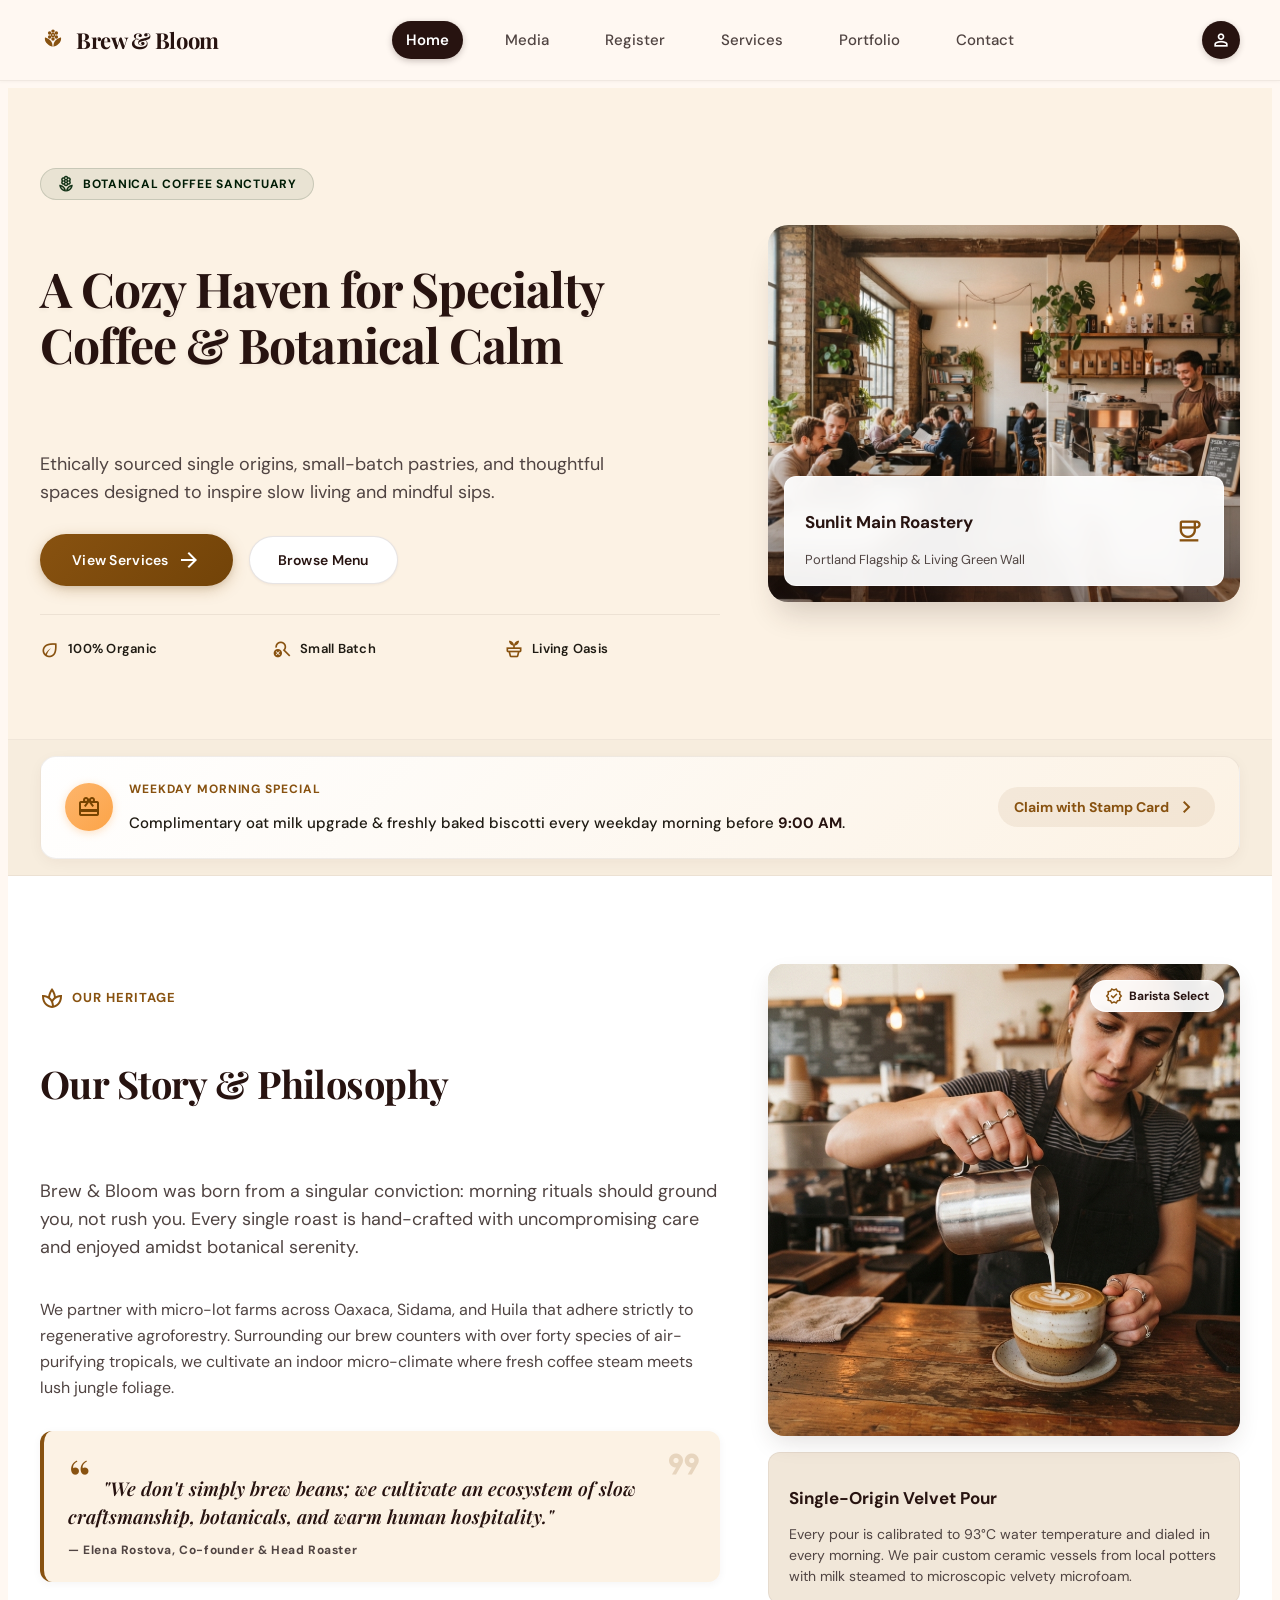
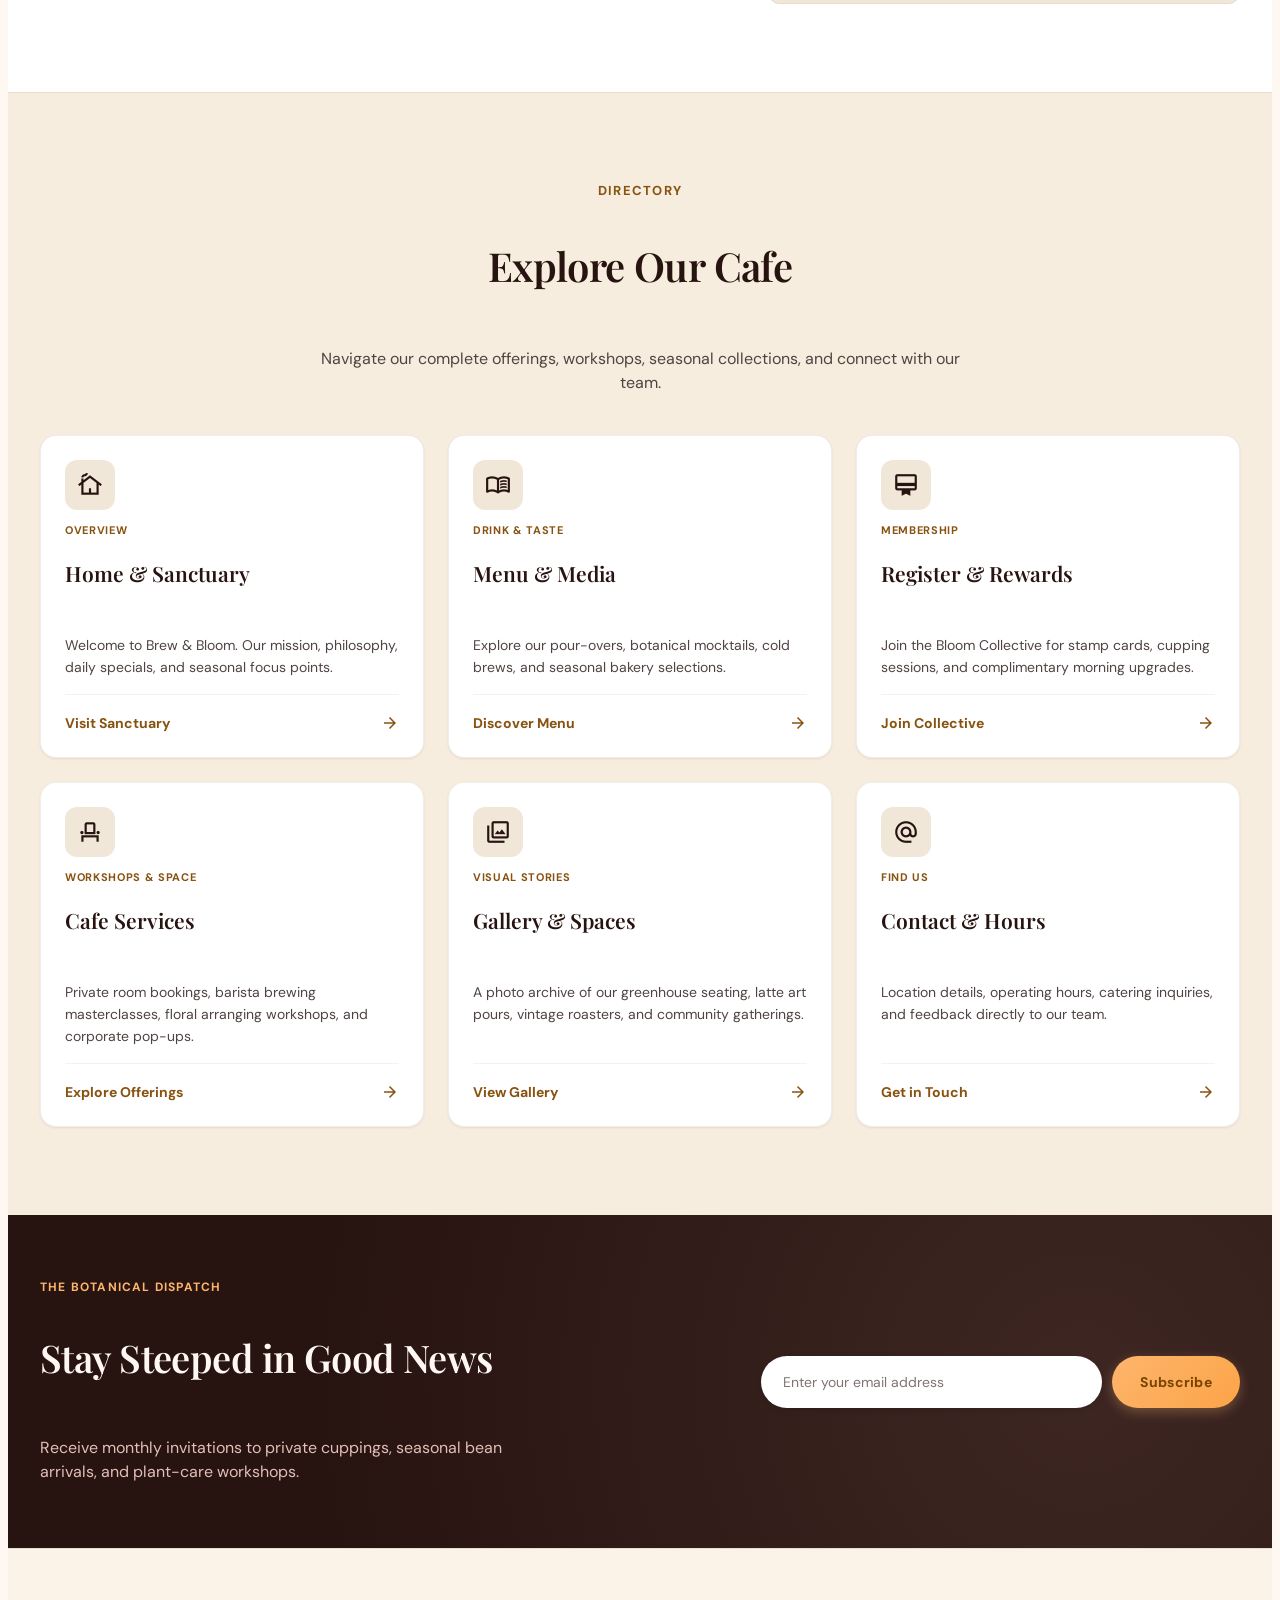
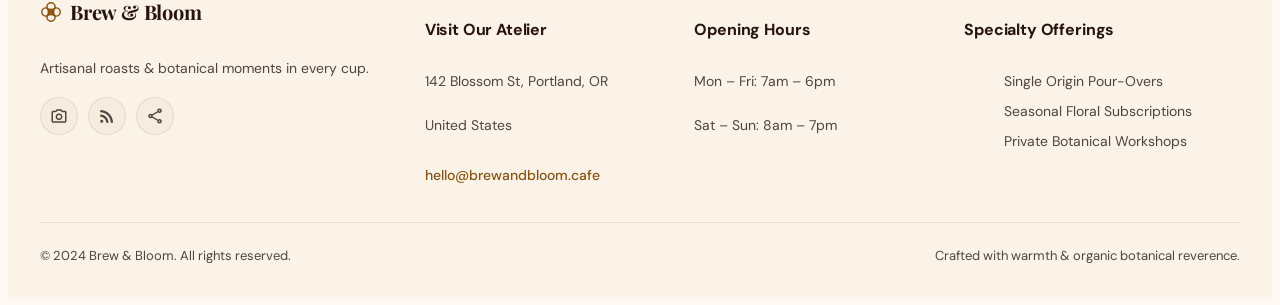
==== commit 5204f27d: "Standardize navbar layout, logo, and active button styles across all pages" ====
--- a/App/home/home.html
+++ b/App/home/home.html
@@ -18,28 +18,26 @@
     rel="stylesheet">
 
   <link rel="stylesheet" href="home.css">
-  <link rel="stylesheet" href="css/home.css">
 </head>
 
 <body>
 
-  <header id="site-header">
+    <header id="site-header">
     <div class="site-container">
       <div class="header-inner">
 
         <a class="brand-logo" href="../home/home.html" aria-label="Brew &amp; Bloom Home">
-         <svg class="brand-icon" viewBox="0 0 24 24" fill="currentColor">
-  <circle cx="12" cy="3.8" r="1.6"></circle>
-  <circle cx="15.1" cy="5.6" r="1.6"></circle>
-  <circle cx="15.1" cy="9.2" r="1.6"></circle>
-  <circle cx="12" cy="11" r="1.6"></circle>
-  <circle cx="8.9" cy="9.2" r="1.6"></circle>
-  <circle cx="8.9" cy="5.6" r="1.6"></circle>
-  <circle cx="12" cy="7.4" r="1.4" fill="none" stroke="currentColor" stroke-width="1.3"></circle>
-  <path d="M11.6 18.2C11.6 18.2 8.2 17.4 5.8 14.5C4.1 12.5 4.6 9.8 4.6 9.8C4.6 9.8 7.3 10.2 9.9 12.7C11.1 14 11.6 15.9 11.6 18.2Z"></path>
-  <path d="M12.4 18.2C12.4 18.2 15.8 17.4 18.2 14.5C19.9 12.5 19.4 9.8 19.4 9.8C19.4 9.8 16.7 10.2 14.1 12.7C12.9 14 12.4 15.9 12.4 18.2Z"></path>
-</svg>
-
+          <svg class="brand-icon" viewBox="0 0 24 24" fill="currentColor">
+            <circle cx="12" cy="3.8" r="1.6"></circle>
+            <circle cx="15.1" cy="5.6" r="1.6"></circle>
+            <circle cx="15.1" cy="9.2" r="1.6"></circle>
+            <circle cx="12" cy="11" r="1.6"></circle>
+            <circle cx="8.9" cy="9.2" r="1.6"></circle>
+            <circle cx="8.9" cy="5.6" r="1.6"></circle>
+            <circle cx="12" cy="7.4" r="1.4" fill="none" stroke="currentColor" stroke-width="1.3"></circle>
+            <path d="M11.6 18.2C11.6 18.2 8.2 17.4 5.8 14.5C4.1 12.5 4.6 9.8 4.6 9.8C4.6 9.8 7.3 10.2 9.9 12.7C11.1 14 11.6 15.9 11.6 18.2Z"></path>
+            <path d="M12.4 18.2C12.4 18.2 15.8 17.4 18.2 14.5C19.9 12.5 19.4 9.8 19.4 9.8C19.4 9.8 16.7 10.2 14.1 12.7C12.9 14 12.4 15.9 12.4 18.2Z"></path>
+          </svg>
           <span class="brand-name">Brew &amp; Bloom</span>
         </a>
 
@@ -47,9 +45,9 @@
           <a class="nav-link active" aria-current="page" href="../home/home.html">Home</a>
           <a class="nav-link" href="../media/media.html">Media</a>
           <a class="nav-link" href="../register/register.html">Register</a>
-          <a class="nav-link" href="../../services.html">Services</a>
-          <a class="nav-link" href="../../portfolio.html">Portfolio</a>
-          <a class="nav-link" href="../../contact.html">Contact</a>
+          <a class="nav-link" href="../services/services.html">Services</a>
+          <a class="nav-link" href="../portfolio/portfolio.html">Portfolio</a>
+          <a class="nav-link" href="../contact/contact.html">Contact</a>
         </nav>
 
         <div class="header-actions">
@@ -64,9 +62,9 @@
       <a class="nav-link active" aria-current="page" href="../home/home.html">Home</a>
       <a class="nav-link" href="../media/media.html">Media</a>
       <a class="nav-link" href="../register/register.html">Register</a>
-      <a class="nav-link" href="../../services.html">Services</a>
-      <a class="nav-link" href="../../portfolio.html">Portfolio</a>
-      <a class="nav-link" href="../../contact.html">Contact</a>
+      <a class="nav-link" href="../services/services.html">Services</a>
+      <a class="nav-link" href="../portfolio/portfolio.html">Portfolio</a>
+      <a class="nav-link" href="../contact/contact.html">Contact</a>
     </nav>
   </header>
 
@@ -92,7 +90,7 @@
             </p>
 
             <div class="hero-actions">
-              <a class="btn btn-primary" href="../../services.html">
+              <a class="btn btn-primary" href="../services/services.html">
                 <span>View Services</span>
                 <span class="material-symbols-outlined">arrow_forward</span>
               </a>
@@ -209,7 +207,6 @@
               </div>
             </div>
 
-            <!-- Image Caption Box -->
             <div class="caption-card">
               <h3 class="caption-card-title">Single-Origin Velvet Pour</h3>
               <p class="caption-card-desc">
@@ -223,7 +220,6 @@
       </div>
     </section>
 
-    <!-- 4. Explore Our Cafe Section (6 Page Directory Cards) -->
     <section id="directory-section">
       <div class="site-container">
         <div class="directory-wrapper">
@@ -235,10 +231,8 @@
               with our team.</p>
           </div>
 
-          <!-- 6-card layout for all six pages -->
           <div class="directory-grid">
 
-            <!-- Card 1: Home -->
             <a class="directory-card" href="../home/home.html">
               <div class="card-top-content">
                 <div class="card-icon-frame">
@@ -258,7 +252,6 @@
               </div>
             </a>
 
-            <!-- Card 2: Menu and Media -->
             <a class="directory-card" href="../media/media.html">
               <div class="card-top-content">
                 <div class="card-icon-frame">
@@ -278,7 +271,6 @@
               </div>
             </a>
 
-            <!-- Card 3: Register -->
             <a class="directory-card" href="../register/register.html">
               <div class="card-top-content">
                 <div class="card-icon-frame">
@@ -298,8 +290,7 @@
               </div>
             </a>
 
-            <!-- Card 4: Services -->
-            <a class="directory-card" href="../../services.html">
+            <a class="directory-card" href="../services/services.html">
               <div class="card-top-content">
                 <div class="card-icon-frame">
                   <span class="material-symbols-outlined">event_seat</span>
@@ -319,8 +310,7 @@
               </div>
             </a>
 
-            <!-- Card 5: Portfolio  -->
-            <a class="directory-card" href="../../portfolio.html">
+            <a class="directory-card" href="../portfolio/portfolio.html">
               <div class="card-top-content">
                 <div class="card-icon-frame">
                   <span class="material-symbols-outlined">photo_library</span>
@@ -340,8 +330,7 @@
               </div>
             </a>
 
-            <!-- Card 6: Contact -->
-            <a class="directory-card" href="../../contact.html">
+            <a class="directory-card" href="../contact/contact.html">
               <div class="card-top-content">
                 <div class="card-icon-frame">
                   <span class="material-symbols-outlined">alternate_email</span>
@@ -365,7 +354,6 @@
       </div>
     </section>
 
-    <!-- 5. Newsletter  -->
     <section id="newsletter-section">
       <div class="site-container">
         <div class="newsletter-grid">
@@ -395,7 +383,6 @@
 
   </main>
 
-  <!-- Site Footer -->
   <footer id="site-footer">
     <div class="site-container">
 
@@ -427,7 +414,6 @@
           </div>
         </div>
 
-        <!-- Location Column -->
         <div class="footer-col footer-col-info">
           <h4 class="footer-heading">Visit Our Atelier</h4>
           <p class="footer-text">142 Blossom St, Portland, OR</p>
@@ -435,7 +421,6 @@
           <p class="footer-text footer-text-spacer">hello@brewandbloom.cafe</p>
         </div>
 
-        <!-- Hours Column -->
         <div class="footer-col footer-col-info">
           <h4 class="footer-heading">Opening Hours</h4>
           <p class="footer-text">Mon – Fri: 7am – 6pm</p>
@@ -446,14 +431,13 @@
           <h4 class="footer-heading">Specialty Offerings</h4>
           <ul class="footer-links-list">
             <li><a href="../media/media.html">Single Origin Pour-Overs</a></li>
-            <li><a href="../../services.html">Seasonal Floral Subscriptions</a></li>
-            <li><a href="../../services.html">Private Botanical Workshops</a></li>
+            <li><a href="../services/services.html">Seasonal Floral Subscriptions</a></li>
+            <li><a href="../services/services.html">Private Botanical Workshops</a></li>
           </ul>
         </div>
 
       </div>
 
-      <!-- Bottom Bar -->
       <div class="footer-bottom-bar">
         <span>&copy; 2024 Brew &amp; Bloom. All rights reserved.</span>
         <span>Crafted with warmth &amp; organic botanical reverence.</span>
--- a/App/home/home.css
+++ b/App/home/home.css
@@ -88,7 +88,6 @@
   cursor: text;
 }
 
-/* Google Material Symbols Font Alignment */
 .material-symbols-outlined {
   font-variation-settings: 'FILL' 0, 'wght' 400, 'GRAD' 0, 'opsz' 24;
   display: inline-flex;
@@ -110,7 +109,6 @@
   border: 0;
 }
 
-
 .d-block {
   display: block;
 }
@@ -156,34 +154,38 @@
   }
 }
 
-/* SITE HEADER & NAVIGATION BAR     */
 #site-header {
   position: fixed;
   top: 0;
   left: 0;
+  right: 0;
   width: 100%;
-  z-index: 50;
-  background-color: rgba(255, 248, 242, 0.95);
+  z-index: 1000;
+  background-color: rgba(255, 248, 242, 0.94);
   backdrop-filter: blur(12px);
   -webkit-backdrop-filter: blur(12px);
-  border-bottom: 1px solid rgba(62, 39, 35, 0.1);
-  box-shadow: 0 1px 3px rgba(62, 39, 35, 0.05);
-  transition: background-color 0.2s ease, box-shadow 0.2s ease;
+  border-bottom: 1px solid rgba(62, 39, 35, 0.08);
+  box-shadow: 0 1px 3px rgba(62, 39, 35, 0.04);
 }
 
 .header-inner {
-  height: 80px;
   display: flex;
   align-items: center;
   justify-content: space-between;
-  gap: 24px;
+  height: 72px;
+}
+
+@media (min-width: 1024px) {
+  .header-inner {
+    height: 80px;
+  }
 }
 
 .brand-logo {
   display: flex;
   align-items: center;
   gap: 10px;
-  cursor: pointer;
+  text-decoration: none;
 }
 
 .brand-icon {
@@ -191,27 +193,25 @@
   height: 26px;
   color: #885210;
   flex-shrink: 0;
-  transition: transform 0.3s cubic-bezier(0.16, 1, 0.3, 1);
+  transition: transform 0.3s ease;
 }
 
 .brand-logo:hover .brand-icon {
-  transform: rotate(15deg) scale(1.1);
+  transform: rotate(15deg);
 }
 
 .brand-name {
   font-family: 'Playfair Display', Georgia, 'Times New Roman', serif;
-  font-size: 21px;
-  font-weight: 600;
-  color: #271310;
+  font-size: 22px;
+  font-weight: 700;
   letter-spacing: -0.02em;
-  text-shadow: 0 1px 1px rgba(39, 19, 16, 0.08);
-}
-
-/* Desktop Navigation Menu (Flexbox Layout) */
+  color: #271310;
+}
+
 .desktop-nav {
   display: none;
   align-items: center;
-  gap: 6px;
+  gap: 28px;
 }
 
 @media (min-width: 1024px) {
@@ -221,76 +221,67 @@
 }
 
 .nav-link {
-  display: inline-block;
-  padding: 6px 16px;
-  border-radius: 9999px;
-  font-size: 14px;
+  font-size: 15px;
   font-weight: 500;
   color: #504442;
+  padding: 8px 14px;
+  border-radius: 9999px;
   transition: all 0.2s ease;
+  display: inline-block;
+  text-decoration: none;
 }
 
 .nav-link:hover {
   color: #271310;
-  background-color: rgba(62, 39, 35, 0.06);
-}
-
-/* Active Link State — Demonstrating Attribute & Class Selectors */
+  background-color: rgba(136, 82, 16, 0.08);
+}
+
 .nav-link.active,
 .nav-link[aria-current="page"] {
-  background-color: #3e2723;
-  color: #ae8d87;
+  color: #ffffff !important;
+  background-color: #271310 !important;
   font-weight: 600;
-  box-shadow: 0 1px 3px rgba(62, 39, 35, 0.12);
-}
-
-.nav-link.active:hover,
-.nav-link[aria-current="page"]:hover {
-  background-color: #35211e;
-  color: #ffffff;
-}
-
-/* Header Action Controls */
+  box-shadow: 0 2px 6px rgba(39, 19, 16, 0.25);
+}
+
 .header-actions {
   display: flex;
   align-items: center;
-  gap: 16px;
+  gap: 12px;
 }
 
 .account-btn {
   width: 38px;
   height: 38px;
-  border-radius: 9999px;
+  border-radius: 50%;
   background-color: #271310;
   color: #ffffff;
-  border: 1px solid rgba(62, 39, 35, 0.2);
+  border: none;
   display: flex;
   align-items: center;
   justify-content: center;
   cursor: pointer;
-  box-shadow: 0 2px 6px rgba(39, 19, 16, 0.18);
-  transition: background-color 0.2s ease, transform 0.2s ease, box-shadow 0.2s ease;
+  transition: all 0.2s ease;
+  box-shadow: 0 2px 6px rgba(39, 19, 16, 0.2);
 }
 
 .account-btn:hover {
-  background-color: #3e2723;
-  transform: scale(1.06);
-  box-shadow: 0 4px 12px rgba(39, 19, 16, 0.25);
-}
-
-.account-btn:focus-visible {
-  outline: 2px solid #885210;
-  outline-offset: 2px;
-}
-
-/* Mobile Nav Indicator Strip (Overflow-X Scroll for Touch Screens) */
+  background-color: #885210;
+  transform: scale(1.05);
+}
+
+.account-btn .material-symbols-outlined {
+  font-size: 20px;
+}
+
 .mobile-nav-strip {
   display: flex;
+  align-items: center;
+  gap: 8px;
+  padding: 8px 16px;
   overflow-x: auto;
-  padding: 8px 16px;
+  border-top: 1px solid rgba(62, 39, 35, 0.06);
   background-color: rgba(255, 248, 242, 0.98);
-  border-top: 1px solid rgba(62, 39, 35, 0.08);
-  gap: 8px;
   scrollbar-width: none;
 }
 
@@ -304,17 +295,18 @@
   }
 }
 
-/*    4. MAIN CONTENT CONTAINER (#main-content) */
+.mobile-nav-strip .nav-link {
+  font-size: 13px;
+  padding: 6px 12px;
+  white-space: nowrap;
+}
+
 #main-content {
   width: 100%;
   padding-top: 80px;
-  /* Offset for the 80px fixed navigation header */
   background-color: #fff8f2;
 }
 
-/* 
-   5. HERO SECTION (#hero-section)
-  */
 #hero-section {
   position: relative;
   width: 100%;
@@ -332,7 +324,6 @@
   }
 }
 
-/* 12-Column Hero Responsive Grid */
 .hero-grid {
   display: grid;
   grid-template-columns: 1fr;
@@ -347,7 +338,6 @@
   }
 }
 
-/* Hero Text Column */
 .hero-content {
   display: flex;
   flex-direction: column;
@@ -361,7 +351,6 @@
   }
 }
 
-/* Curated Pill Badge */
 .hero-badge {
   display: inline-flex;
   align-items: center;
@@ -388,7 +377,6 @@
   color: #001d06;
 }
 
-/* Hero Typography */
 .hero-title {
   font-family: 'Playfair Display', Georgia, 'Times New Roman', serif;
   font-size: 34px;
@@ -414,7 +402,6 @@
   max-width: 580px;
 }
 
-/* Button Group (Flexbox Layout) */
 .hero-actions {
   display: flex;
   flex-wrap: wrap;
@@ -471,7 +458,6 @@
   box-shadow: 0 4px 12px rgba(62, 39, 35, 0.08);
 }
 
-/* Feature Micro-pills (Grid Layout) */
 .hero-features {
   display: grid;
   grid-template-columns: repeat(3, 1fr);
@@ -500,7 +486,6 @@
   color: #1f1b13;
 }
 
-/* Hero Visual Canvas Column (Right Span 5 on Desktop) */
 .hero-visual {
   position: relative;
 }
@@ -587,7 +572,6 @@
   font-size: 28px;
 }
 
-
 #promo-section {
   width: 100%;
   background-color: #f7edde;
@@ -688,8 +672,6 @@
   background-color: #885210;
   transform: translateX(3px);
 }
-
-
 
 #heritage-section {
   width: 100%;
@@ -843,7 +825,6 @@
   display: block;
 }
 
-/* Heritage Image Column  */
 .heritage-visual-col {
   display: flex;
   flex-direction: column;
@@ -881,7 +862,6 @@
   top: 16px;
   right: 16px;
   float: right;
-  /* Part 1 Float integration */
   background-color: rgba(255, 255, 255, 0.92);
   backdrop-filter: blur(6px);
   -webkit-backdrop-filter: blur(6px);
@@ -906,7 +886,6 @@
   font-weight: 700;
 }
 
-/* Caption Card */
 .caption-card {
   padding: 16px 20px;
   background-color: #f1e7d9;
@@ -929,9 +908,6 @@
   color: #504442;
 }
 
-/*
-   8. EXPLORE OUR CAFE DIRECTORY SECTION (#directory-section)
-     */
 #directory-section {
   width: 100%;
   background-color: #f7edde;
@@ -992,7 +968,6 @@
   color: #504442;
 }
 
-/* 6-Card Responsive Grid Layout (1 Column 2 Columns 3 Columns) */
 .directory-grid {
   display: grid;
   grid-template-columns: 1fr;
@@ -1011,7 +986,6 @@
   }
 }
 
-/* Individual Directory Card */
 .directory-card {
   background-color: #ffffff;
   border-radius: 16px;
@@ -1110,9 +1084,6 @@
   transform: translateX(6px);
 }
 
-/* 
-   9. NEWSLETTER STRIP (#newsletter-section)
-     */
 #newsletter-section {
   width: 100%;
   background: radial-gradient(circle at 85% 50%, #3e2723 0%, #271310 70%);
@@ -1206,7 +1177,6 @@
   }
 }
 
-/* Form Input Element Styling */
 .newsletter-input {
   width: 100%;
   padding: 14px 20px;
@@ -1257,9 +1227,6 @@
   transform: scale(0.98);
 }
 
-/* 
-   10. SITE FOOTER (#site-footer)
-    */
 #site-footer {
   width: 100%;
   background-color: #fbf3e7;
@@ -1402,7 +1369,6 @@
   transform: translateX(4px);
 }
 
-/* Footer Bottom Bar (Flexbox Layout) */
 .footer-bottom-bar {
   padding-top: 24px;
   border-top: 1px solid rgba(62, 39, 35, 0.1);
@@ -1422,7 +1388,6 @@
   }
 }
 
-
 @keyframes floatCard {
 
   0%,
@@ -1477,7 +1442,6 @@
     transform: translateY(0);
   }
 }
-
 
 @media (prefers-reduced-motion: reduce) {
 
